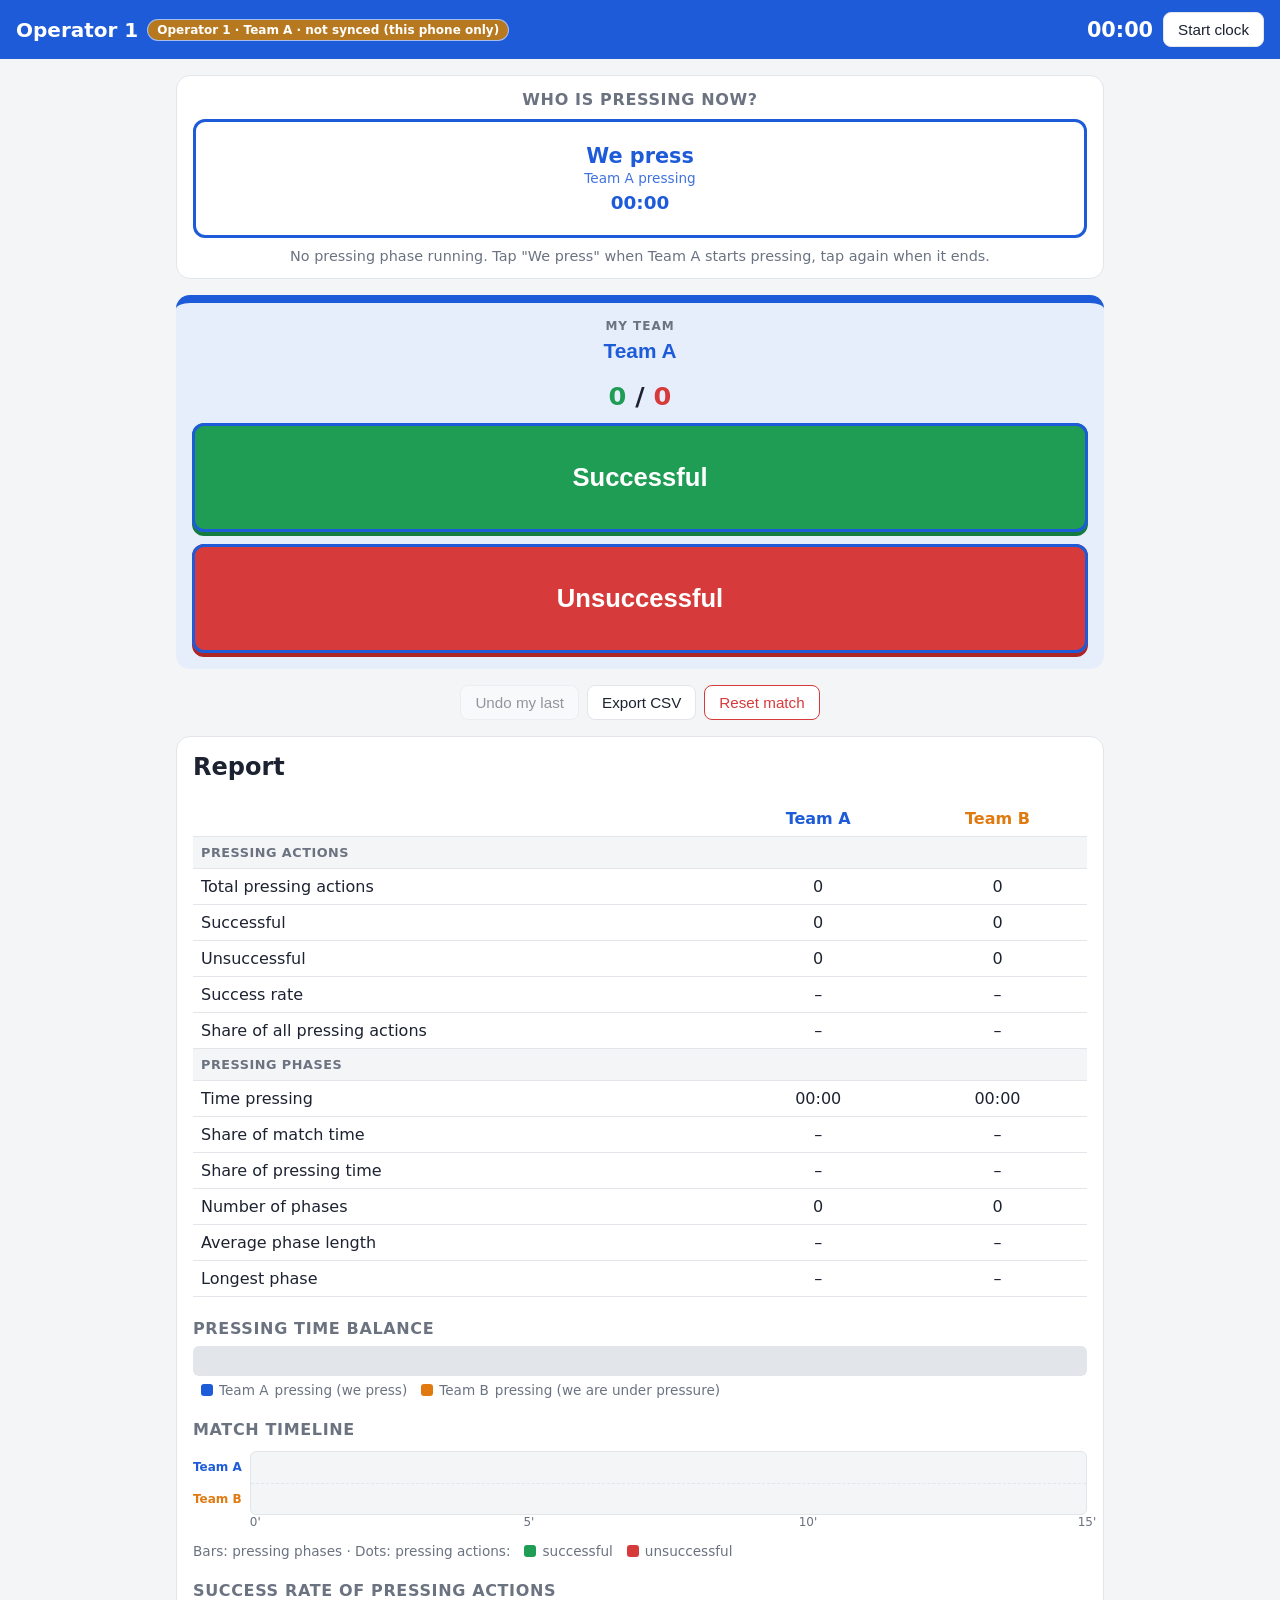
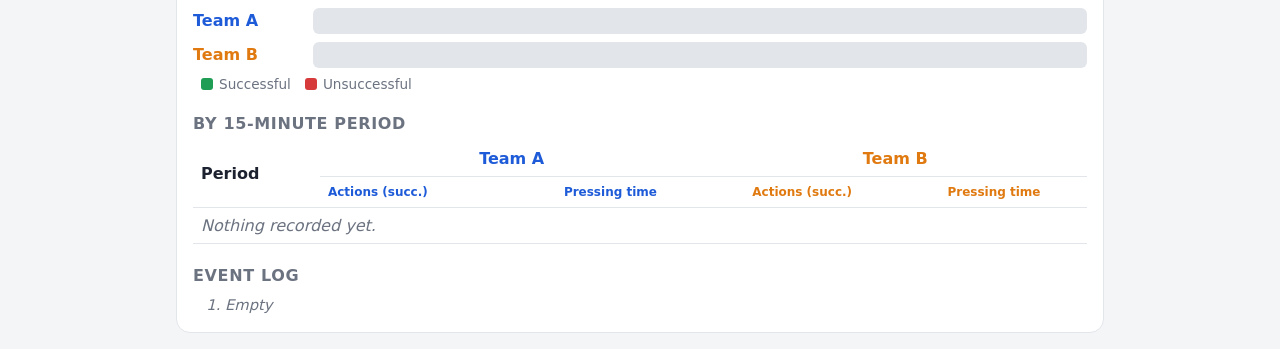
==== operator1.html @ f9e56ec9 "Add separate Operator 1, Operator 2 and Report apps operator1.html / operator2.html / report.html op" ====
<!doctype html>
<html lang="en">
<head>
<meta charset="utf-8">
<meta name="viewport" content="width=device-width, initial-scale=1">
<title>Operator 1 · Team A – Pressing Stats</title>
<meta name="theme-color" content="#1e5bd8">
<link rel="manifest" href="manifest-a.webmanifest">
<link rel="icon" href="icons/a-192.png">
<link rel="apple-touch-icon" href="icons/a-192.png">
<meta name="apple-mobile-web-app-capable" content="yes">
<meta name="apple-mobile-web-app-title" content="Press Op 1">
<style>body{margin:0;font-family:system-ui,sans-serif;background:#f4f5f7;color:#1c2230}p{padding:16px}</style>
</head>
<body>
<p>Opening Operator 1 · Team A… <a id="go" href="index.html?r=A">Continue</a></p>
<script>
  // Operator 1 · Team A app: open the main app locked to this role, keeping a match code (?m=...) if given.
  var q = location.search.replace(/^\?/, '');
  location.replace('index.html?r=A' + (q ? '&' + q : ''));
</script>
</body>
</html>
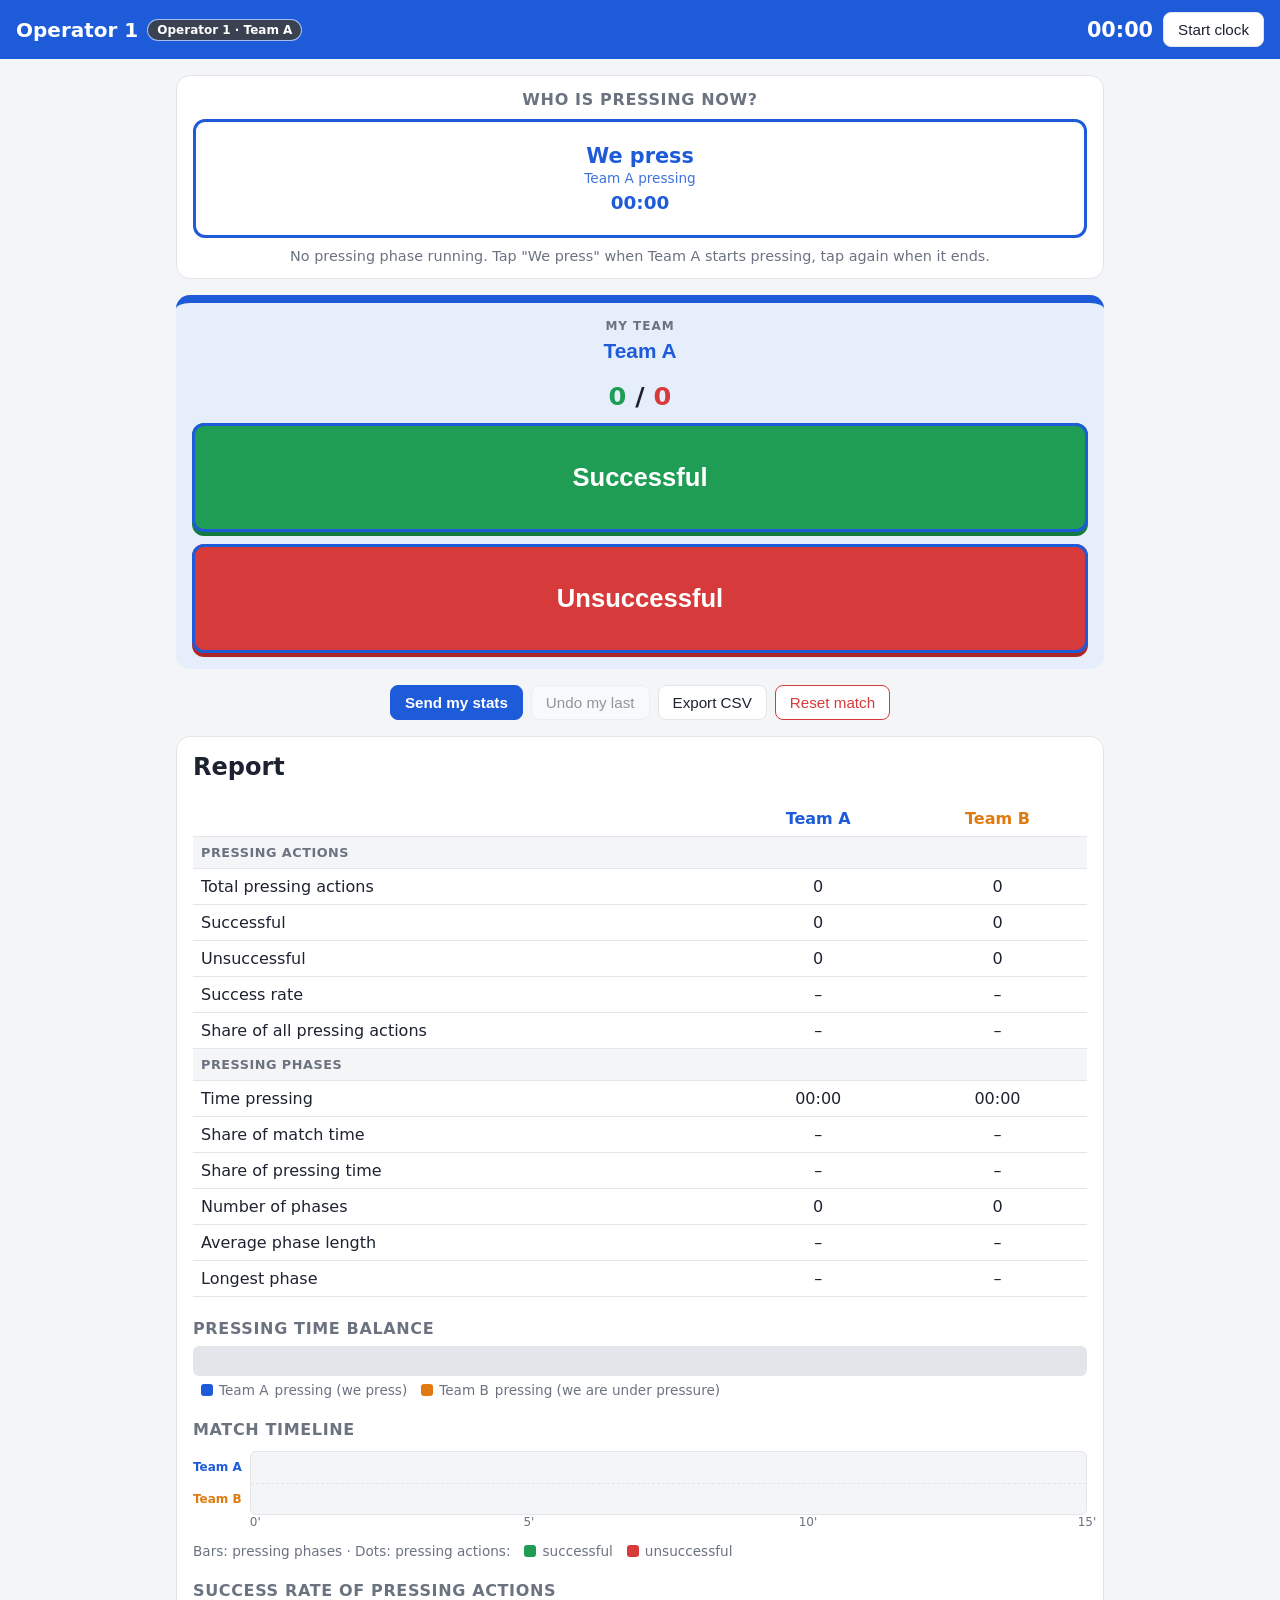
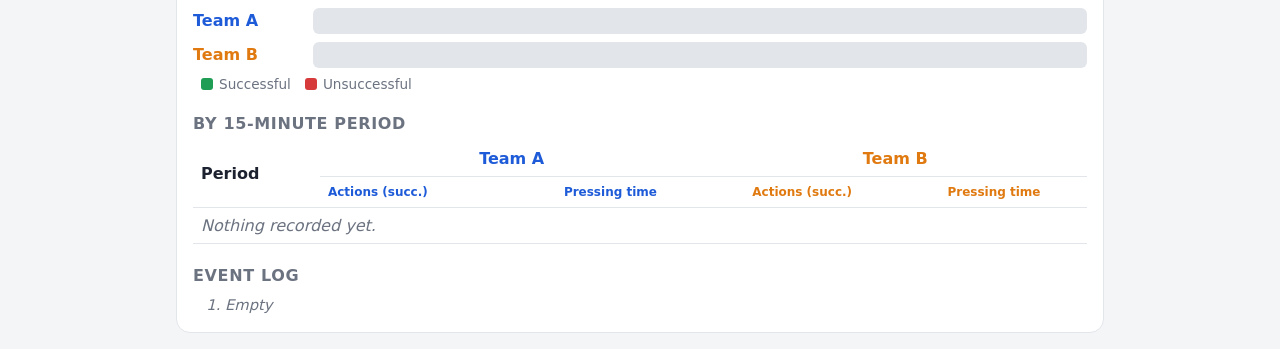
==== commit 0ac34bfa: "Combine both operators into one report without live sync Operators send their team's stats as a link" ====
--- a/operator1.html
+++ b/operator1.html
@@ -15,9 +15,9 @@
 <body>
 <p>Opening Operator 1 · Team A… <a id="go" href="index.html?r=A">Continue</a></p>
 <script>
-  // Operator 1 · Team A app: open the main app locked to this role, keeping a match code (?m=...) if given.
+  // Operator 1 · Team A app: open the main app locked to this role, keeping a match code (?m=...) or shared stats (#add=...).
   var q = location.search.replace(/^\?/, '');
-  location.replace('index.html?r=A' + (q ? '&' + q : ''));
+  location.replace('index.html?r=A' + (q ? '&' + q : '') + location.hash);
 </script>
 </body>
 </html>
